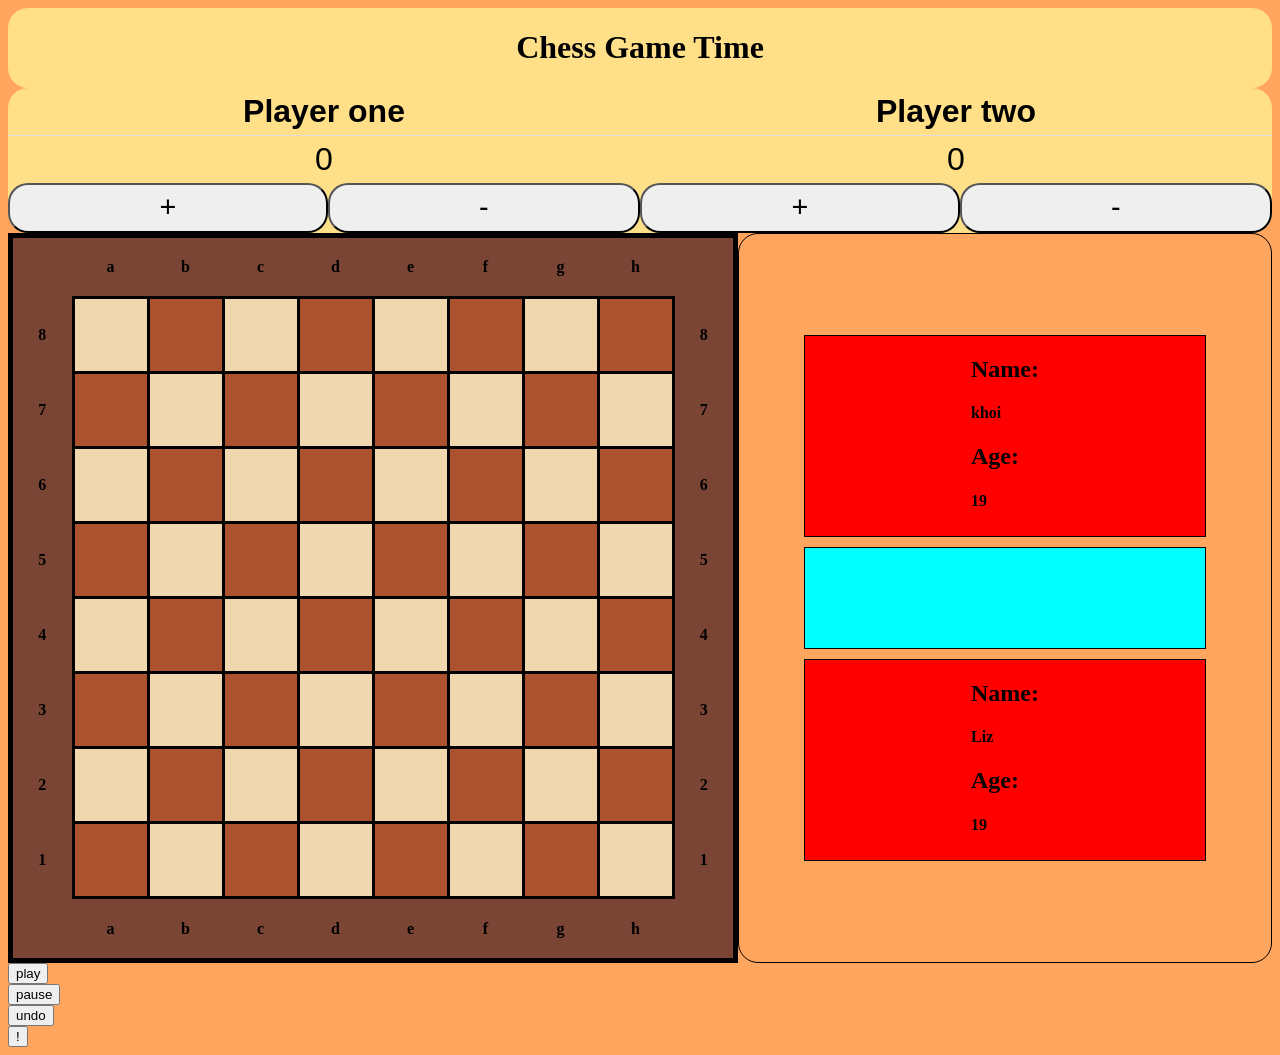
==== ChessGame/chessGame.html @ f3870ccd "khoi-2 | add and update chessGame homework" ====
<!DOCTYPE html>
<html lang="en">
<head>
    <meta charset="UTF-8">
    <meta name="viewport" content="width=device-width, initial-scale=1.0">
    <title>Document</title>
    <link rel="stylesheet" href="styles.css">
</head>
<body>
    <div class="gameName">
        <h1>Chess Game Time</h1>
    </div>
    <div class="scoreBoard">
        <div class="scoreBoard__name scoreBoard__name--one">Player one</div>
        <div class="scoreBoard__name scoreBoard__name--two">Player two</div>
        <div class="scoreBoard__score">0</div>
        <div class="scoreBoard__score">0</div>
        <div class="scoreBoard__controls">
            <button class="scoreBoard__controls--button">+</button>
            <button class="scoreBoard__controls--button">-</button>
        </div>
        <div class="scoreBoard__controls">
            <button class="scoreBoard__controls--button">+</button>
            <button class="scoreBoard__controls--button">-</button>
        </div>
    </div>
    <div class="mainChessGame">
        <div class="chessBox">
            <table id="chessBox--table">
                <tbody>
                    <tr class="locationRow">
                        <th></th>
                        <th>a</th>
                        <th>b</th>
                        <th>c</th>
                        <th>d</th>
                        <th>e</th>
                        <th>f</th>
                        <th>g</th>
                        <th>h</th>
                    </tr>
                    <tr>
                        <th class="locationRow">8</th>
                        <td></td>
                        <td></td>
                        <td></td>
                        <td></td>
                        <td></td>
                        <td></td>
                        <td></td>
                        <td></td>
                        <th class="locationRow">8</th>
                    </tr>
                    <tr>
                        <th class="locationRow">7</th>
                        <td></td>
                        <td></td>
                        <td></td>
                        <td></td>
                        <td></td>
                        <td></td>
                        <td></td>
                        <td></td>
                        <th class="locationRow">7</th>
                    </tr>
                    <tr>
                        <th class="locationRow">6</th>
                        <td></td>
                        <td></td>
                        <td></td>
                        <td></td>
                        <td></td>
                        <td></td>
                        <td></td>
                        <td></td>
                        <th class="locationRow">6</th>
                    </tr>
                    <tr>
                        <th class="locationRow">5</th>
                        <td></td>
                        <td></td>
                        <td></td>
                        <td></td>
                        <td></td>
                        <td></td>
                        <td></td>
                        <td></td>
                        <th class="locationRow">5</th>
                    </tr>
                    <tr>
                        <th class="locationRow">4</th>
                        <td></td>
                        <td></td>
                        <td></td>
                        <td></td>
                        <td></td>
                        <td></td>
                        <td></td>
                        <td></td>
                        <th class="locationRow">4</th>
                    </tr>
                    <tr>
                        <th class="locationRow">3</th>
                        <td></td>
                        <td></td>
                        <td></td>
                        <td></td>
                        <td></td>
                        <td></td>
                        <td></td>
                        <td></td>
                        <th class="locationRow">3</th>
                    </tr>
                    <tr>
                        <th class="locationRow">2</th>
                        <td></td>
                        <td></td>
                        <td></td>
                        <td></td>
                        <td></td>
                        <td></td>
                        <td></td>
                        <td></td>
                        <th class="locationRow">2</th>
                    </tr>
                    <tr>
                        <th class="locationRow">1</th>
                        <td></td>
                        <td></td>
                        <td></td>
                        <td></td>
                        <td></td>
                        <td></td>
                        <td></td>
                        <td></td>
                        <th class="locationRow">1</th>
                    </tr>
                    <tr class="locationRow">
                        <th></th>
                        <th>a</th>
                        <th>b</th>
                        <th>c</th>
                        <th>d</th>
                        <th>e</th>
                        <th>f</th>
                        <th>g</th>
                        <th>h</th>
                    </tr>
                </tbody>
            </table>
        </div>
        <div class="mainPlayer">
            <div class="character">
                <div id="characterAvatar">

                </div>
                <div class="characterInformation">
                    <div id="characteInformation__Name">
                        <h2>Name:</h2><h4>khoi</h4>
                    </div>
                    <div id="characterInformation__Age">
                        <h2>Age:</h2><h4>19</h4>
                    </div>  
                </div>
                <div id="characterCustomColor"></div>
            </div>
            <div class="time">

            </div>
            <div class="character">
                <div id="characterAvatar">
                    
                </div>
                <div class="characterInformation">
                    <div id="characteInformation__Name">
                        <h2>Name:</h2><h4>Liz</h4>
                    </div>
                    <div id="characterInformation__Age">
                        <h2>Age:</h2><h4>19</h4>
                    </div>  
                </div>
                <div id="characterCustomColor"></div>
            </div>
        </div>
    </div>
    <div class="settingControl">
        <div id="play">
            <button> play</button>
        </div>
        <div id="pause">
            <button>pause</button>
        </div>
        <div id="undo">
            <button>undo</button>
        </div>
        <div id="gameSetting">
            <button>!</button>
        </div>
    </div>
</body>
</html>
---- ChessGame/styles.css ----
body{
    background-color: #FFA55D;
    display: flex;
    flex-direction: column;
}

.gameName{
    background-color: #FFDF88;
    border-radius: 20px;
    text-align: center;
}

.scoreBoard{
    background-color: #FFDF88;
    display: grid;
    grid-template-columns: repeat(2, 1fr);
    align-items: center;
    width: auto;
    border-radius: 20px;
    font-family: 'Quicksand', sans-serif;
}

.scoreBoard__name, .scoreBoard__score{
    padding: 5px;
    text-align: center;
}

.scoreBoard__name{
    font-weight: bold;
    font-size: 2em;
    border-bottom: 1px solid #ddd;
    text-align: center;
    
}

.scoreBoard__score{
    font-size: 2em;
}

.scoreBoard__controls{
    display: flex;
    width: auto;
}

.scoreBoard__controls--button{
    flex-grow: 1;
    height: 50px;
    font-size: 1.8em;
    cursor: pointer;
    border-radius: 20px;
}

.mainChessGame{
    display: flex;
    flex-direction: row;
    justify-content: center;
}

#chessBox--table {
    margin: auto;
    padding: auto;
    width: 730px;
    height: 730px;
    border: 5px solid black;
    background-color: #7a4534;
    border-collapse: collapse;
    border-spacing: 0;
}

#chessBox--table td{
    height: 70px;
    width: 70px;
    border: 3px solid black;
}

#chessBox--table tr:nth-child(even) td:nth-child(odd){
    background-color: #ac522f;
}

#chessBox--table tr:nth-child(odd) td:nth-child(even){
    background-color: #ac522f;
}

#chessBox--table tr:nth-child(odd) td:nth-child(odd){
    background-color: #f1d7af;
}

#chessBox--table tr:nth-child(even) td:nth-child(even){
    background-color: #f1d7af;
}

.mainPlayer{
    display: flex;
    flex-direction: column;
    justify-content: center;
    align-items: center;
    width: 730px;
    border: 1px solid black;
    border-radius: 20px;

}

.character{
    display: flex;
    flex-direction: column;
    align-items: center;
    width: 400px;
    height: 200px;
    border: 1px solid black;
    background-color: red;
}

.time{
    display: flex;
    width: 400px;
    height: 100px;
    border: 1px solid black;
    background-color: aqua;
    margin: 10px;
}
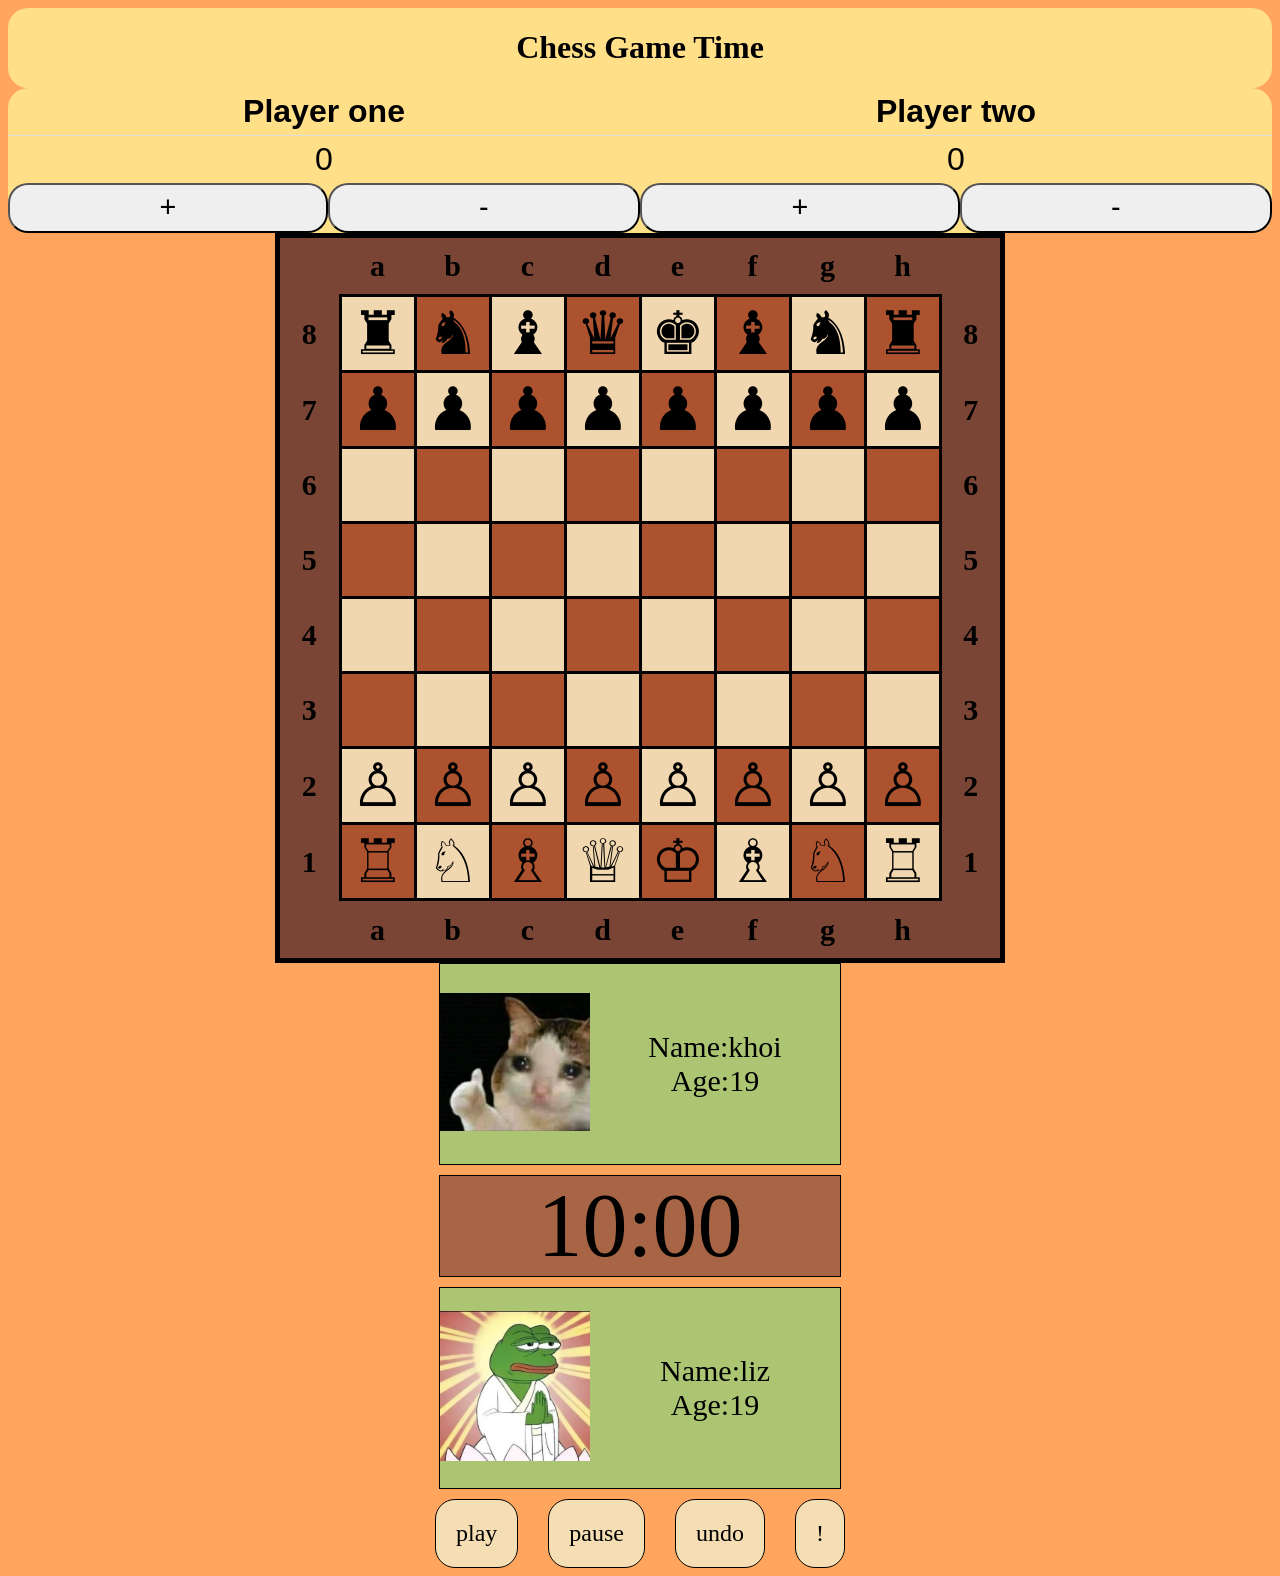
==== commit 701c69ba: "khoi-2 | finished UI chess game" ====
--- a/ChessGame/chessGame.html
+++ b/ChessGame/chessGame.html
@@ -41,98 +41,98 @@
                     </tr>
                     <tr>
                         <th class="locationRow">8</th>
-                        <td></td>
-                        <td></td>
-                        <td></td>
-                        <td></td>
-                        <td></td>
-                        <td></td>
-                        <td></td>
-                        <td></td>
+                        <td class="light">♜</td>
+                        <td class="dark">♞</td>
+                        <td class="light">♝</td>
+                        <td class="dark">♛</td>
+                        <td class="light">♚</td>
+                        <td class="dark">♝</td>
+                        <td class="light">♞</td>
+                        <td class="dark">♜</td>
                         <th class="locationRow">8</th>
                     </tr>
                     <tr>
                         <th class="locationRow">7</th>
-                        <td></td>
-                        <td></td>
-                        <td></td>
-                        <td></td>
-                        <td></td>
-                        <td></td>
-                        <td></td>
-                        <td></td>
+                        <td class="dark">♟</td>
+                        <td class="light">♟</td>
+                        <td class="dark">♟</td>
+                        <td class="light">♟</td>
+                        <td class="dark">♟</td>
+                        <td class="light">♟</td>
+                        <td class="dark">♟</td>
+                        <td class="light">♟</td>
                         <th class="locationRow">7</th>
                     </tr>
                     <tr>
                         <th class="locationRow">6</th>
-                        <td></td>
-                        <td></td>
-                        <td></td>
-                        <td></td>
-                        <td></td>
-                        <td></td>
-                        <td></td>
-                        <td></td>
+                        <td class="light"></td>
+                        <td class="dark"></td>
+                        <td class="light"></td>
+                        <td class="dark"></td>
+                        <td class="light"></td>
+                        <td class="dark"></td>
+                        <td class="light"></td>
+                        <td class="dark"></td>
                         <th class="locationRow">6</th>
                     </tr>
                     <tr>
                         <th class="locationRow">5</th>
-                        <td></td>
-                        <td></td>
-                        <td></td>
-                        <td></td>
-                        <td></td>
-                        <td></td>
-                        <td></td>
-                        <td></td>
+                        <td class="dark"></td>
+                        <td class="light"></td>
+                        <td class="dark"></td>
+                        <td class="light"></td>
+                        <td class="dark"></td>
+                        <td class="light"></td>
+                        <td class="dark"></td>
+                        <td class="light"></td>
                         <th class="locationRow">5</th>
                     </tr>
                     <tr>
                         <th class="locationRow">4</th>
-                        <td></td>
-                        <td></td>
-                        <td></td>
-                        <td></td>
-                        <td></td>
-                        <td></td>
-                        <td></td>
-                        <td></td>
+                        <td class="light"></td>
+                        <td class="dark"></td>
+                        <td class="light"></td>
+                        <td class="dark"></td>
+                        <td class="light"></td>
+                        <td class="dark"></td>
+                        <td class="light"></td>
+                        <td class="dark"></td>
                         <th class="locationRow">4</th>
                     </tr>
                     <tr>
                         <th class="locationRow">3</th>
-                        <td></td>
-                        <td></td>
-                        <td></td>
-                        <td></td>
-                        <td></td>
-                        <td></td>
-                        <td></td>
-                        <td></td>
+                        <td class="dark"></td>
+                        <td class="light"></td>
+                        <td class="dark"></td>
+                        <td class="light"></td>
+                        <td class="dark"></td>
+                        <td class="light"></td>
+                        <td class="dark"></td>
+                        <td class="light"></td>
                         <th class="locationRow">3</th>
                     </tr>
                     <tr>
                         <th class="locationRow">2</th>
-                        <td></td>
-                        <td></td>
-                        <td></td>
-                        <td></td>
-                        <td></td>
-                        <td></td>
-                        <td></td>
-                        <td></td>
+                        <td class="light">♙</td>
+                        <td class="dark">♙</td>
+                        <td class="light">♙</td>
+                        <td class="dark">♙</td>
+                        <td class="light">♙</td>
+                        <td class="dark">♙</td>
+                        <td class="light">♙</td>
+                        <td class="dark">♙</td>
                         <th class="locationRow">2</th>
                     </tr>
                     <tr>
                         <th class="locationRow">1</th>
-                        <td></td>
-                        <td></td>
-                        <td></td>
-                        <td></td>
-                        <td></td>
-                        <td></td>
-                        <td></td>
-                        <td></td>
+                        <td class="dark">♖</td>
+                        <td class="light">♘</td>
+                        <td class="dark">♗</td>
+                        <td class="light">♕</td>
+                        <td class="dark">♔</td>
+                        <td class="light">♗</td>
+                        <td class="dark">♘</td>
+                        <td class="light">♖</td>
                         <th class="locationRow">1</th>
                     </tr>
                     <tr class="locationRow">
@@ -152,49 +152,53 @@
         <div class="mainPlayer">
             <div class="character">
                 <div id="characterAvatar">
-
+                    <img src="./images/Meme Dong Vat 7.webp" alt="player1" class="imagesPlayer1">
                 </div>
                 <div class="characterInformation">
-                    <div id="characteInformation__Name">
-                        <h2>Name:</h2><h4>khoi</h4>
+                    <div id="characterInformation__name">
+                        Name:khoi
                     </div>
-                    <div id="characterInformation__Age">
-                        <h2>Age:</h2><h4>19</h4>
+                    <div id="characterInformation__age">
+                        Age:19
                     </div>  
                 </div>
-                <div id="characterCustomColor"></div>
+                <div id="characterCustomColor">
+                    
+                </div>
             </div>
             <div class="time">
-
+                <p>10:00</p>
             </div>
             <div class="character">
                 <div id="characterAvatar">
-                    
+                    <img src="./images/Pepe Frog Meme.webp" alt="player2" class="imagesPlayer2">
                 </div>
                 <div class="characterInformation">
-                    <div id="characteInformation__Name">
-                        <h2>Name:</h2><h4>Liz</h4>
+                    <div id="characterInformation__name">
+                        Name:liz
                     </div>
-                    <div id="characterInformation__Age">
-                        <h2>Age:</h2><h4>19</h4>
+                    <div id="characterInformation__age">
+                        Age:19
                     </div>  
                 </div>
-                <div id="characterCustomColor"></div>
+                <div id="characterCustomColor">
+
+                </div> 
             </div>
         </div>
     </div>
     <div class="settingControl">
-        <div id="play">
-            <button> play</button>
-        </div>
-        <div id="pause">
-            <button>pause</button>
-        </div>
-        <div id="undo">
-            <button>undo</button>
-        </div>
-        <div id="gameSetting">
-            <button>!</button>
+        <div class="play">
+            <div id="play--button" class="button"> play</div>
+        </div>
+        <div class="pause">
+            <div id="pause--button" class="button">pause</div>
+        </div>
+        <div class="undo">
+            <div id="undo--button" class="button">undo</div>
+        </div>
+        <div class="gameSetting">
+            <div id="gameSetting" class="button">!</div>
         </div>
     </div>
 </body>
--- a/ChessGame/styles.css
+++ b/ChessGame/styles.css
@@ -54,6 +54,7 @@
     display: flex;
     flex-direction: row;
     justify-content: center;
+    flex-wrap: wrap;
 }
 
 #chessBox--table {
@@ -89,32 +90,81 @@
     background-color: #f1d7af;
 }
 
+.dark, .light{
+    font-size: 60px;
+    text-align: center;
+}
+
 .mainPlayer{
     display: flex;
     flex-direction: column;
     justify-content: center;
     align-items: center;
-    width: 730px;
-    border: 1px solid black;
-    border-radius: 20px;
+    width: 630px;
+}
 
+.locationRow{
+    font-size: 30px;
 }
 
 .character{
     display: flex;
-    flex-direction: column;
+    flex-direction: row;
     align-items: center;
     width: 400px;
     height: 200px;
     border: 1px solid black;
-    background-color: red;
+    background-color: #ACC572;
+}
+
+.characterInformation{
+    display: flex;
+    flex-direction: column;
+    justify-content: center;
+    align-items: center;
+    padding: 20px;
+    width: 300px;
+    height: 100px;
+}
+
+#characterInformation__name, #characterInformation__age{
+    font-size: 30px;
 }
 
 .time{
     display: flex;
+    justify-content: center;
+    align-items: center;
     width: 400px;
     height: 100px;
     border: 1px solid black;
-    background-color: aqua;
+    background-color: #A76545;
     margin: 10px;
+    font-size: 10vh;
+}
+
+.imagesPlayer1{
+    object-fit: cover;
+    width: 150px;
+}
+
+.imagesPlayer2{
+    object-fit: cover;
+    width: 150px;
+}
+
+.settingControl{
+    display: flex;
+    align-items: center;
+    justify-content: center;
+    gap: 30px;
+    margin-top: 10px;
+}
+
+.button{
+    padding: 20px;
+    font-size: 1.5em;
+    border: 1px solid black;
+    background-color: wheat;
+    border-radius: 20px;
 }
